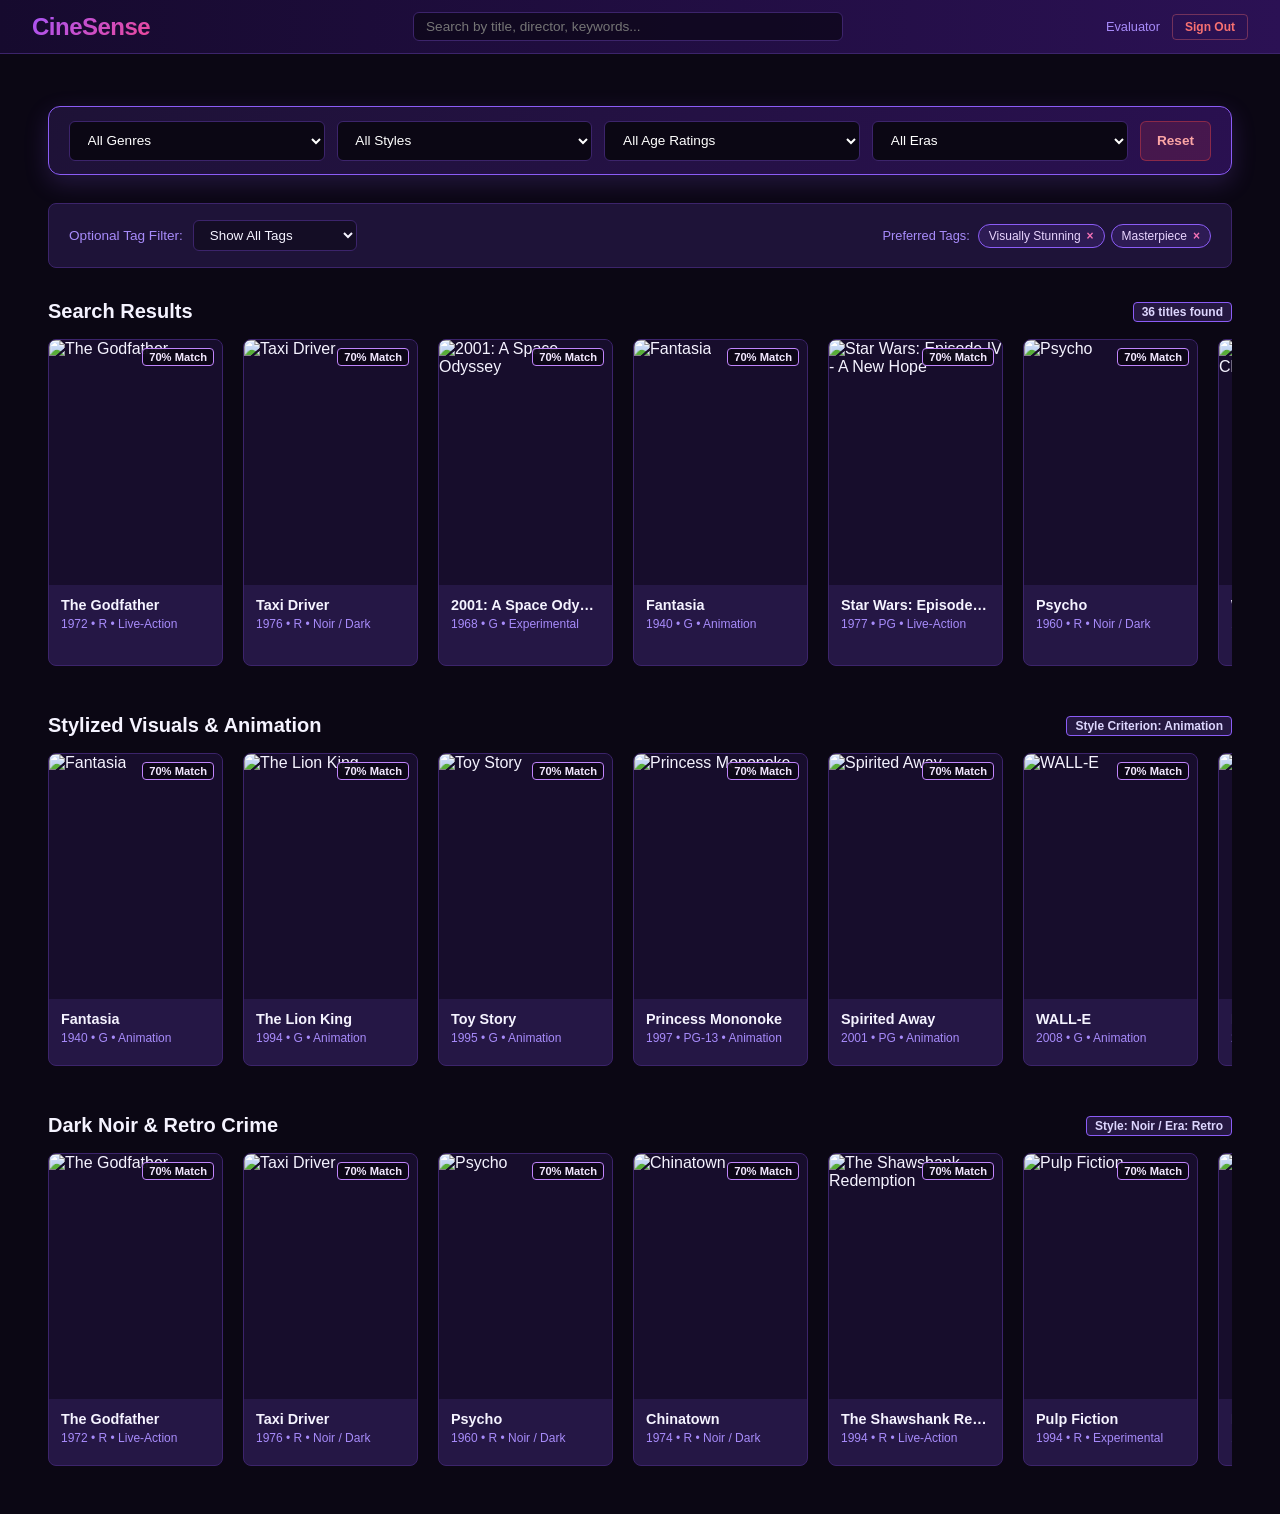
==== dashboard.html @ 1dc0f6b6 "Add files via upload" ====
<!DOCTYPE html>
<html lang="en">
<head>
  <meta charset="UTF-8">
  <title>Dashboard | CineSense</title>
  <link rel="stylesheet" href="style.css">
  <script src="movies-data.js"></script>
</head>

<body>
  <nav class="cs-nav">
    <div style="display:flex; align-items:center; gap:1.5rem;">
      <a href="index.html" class="cs-brand">CineSense</a>
    </div>
    
    <div class="cs-nav-search">
      <input type="text" id="text-search-input" placeholder="Search by title, director, keywords..." oninput="runPrimarySearch()">
    </div>

    <div style="display: flex; align-items: center; gap: 12px;">
      <span class="cs-user-pill" id="dashboard-user"></span>
      <button class="btn-signout" onclick="handleSignOut()">Sign Out</button>
    </div>
  </nav>

  <div class="dashboard-wrap">
    <div class="primary-search-panel">
      <div class="search-criteria-grid">
        <div class="criteria-selector">
          <select id="filter-genre" onchange="runPrimarySearch()">
            <option value="ALL">All Genres</option>
            <option value="Action">Action</option>
            <option value="Animation">Animation</option>
            <option value="Crime">Crime</option>
            <option value="Drama">Drama</option>
            <option value="Sci-Fi">Sci-Fi</option>
            <option value="Adventure">Adventure</option>
            <option value="Family">Family</option>
          </select>
        </div>

        <div class="criteria-selector">
          <select id="filter-style" onchange="runPrimarySearch()">
            <option value="ALL">All Styles</option>
            <option value="Live-Action">Live-Action</option>
            <option value="Animation">Animation</option>
            <option value="Noir / Dark">Noir / Dark</option>
            <option value="Experimental">Experimental</option>
          </select>
        </div>

        <div class="criteria-selector">
          <select id="filter-age" onchange="runPrimarySearch()">
            <option value="ALL">All Age Ratings</option>
            <option value="G">G</option>
            <option value="PG">PG</option>
            <option value="PG-13">PG-13</option>
            <option value="R">R</option>
          </select>
        </div>

        <div class="criteria-selector">
          <select id="filter-era" onchange="runPrimarySearch()">
            <option value="ALL">All Eras</option>
            <option value="Classic">Classic Era | &lt;1980</option>
            <option value="Retro 80s-90s">Retro Era | 1980 – 1999</option>
            <option value="2000s">Modern Era | 2000 – 2015</option>
            <option value="Contemporary">Contemporary | 2016 – Present</option>
          </select>
        </div>

        <div>
          <button class="btn-reset-filters" onclick="resetFilters()">Reset</button>
        </div>
      </div>
    </div>

    <div class="tag-control-bar">
      <div class="tag-dropdown-group">
        <label style="font-size: 0.85rem; color: var(--cs-text-muted);">Optional Tag Filter:</label>
        <select id="community-tag-select" onchange="filterByDropdownTag(this.value)">
          <option value="ALL">Show All Tags</option>
        </select>
      </div>

      <div style="display: flex; align-items: center; gap: 8px;">
        <span style="font-size: 0.8rem; color: var(--cs-text-muted);">Preferred Tags:</span>
        <div class="active-preference-chips" id="preference-chips"></div>
      </div>
    </div>

    <div class="shelf-header">
      <span id="results-heading">Search Results</span>
      <span class="shelf-tag" id="results-count-tag">Showing all titles</span>
    </div>

    <div class="movie-shelf" id="shelf-primary-results"></div>

    <div class="shelf-header">
      <span>Stylized Visuals &amp; Animation</span>
      <span class="shelf-tag">Style Criterion: Animation</span>
    </div>
    <div class="movie-shelf" id="shelf-animation"></div>

    <div class="shelf-header">
      <span>Dark Noir &amp; Retro Crime</span>
      <span class="shelf-tag">Style: Noir / Era: Retro</span>
    </div>
    <div class="movie-shelf" id="shelf-noir"></div>
  </div>

  <div class="modal-backdrop" id="movie-modal" onclick="closeMovieModal()">
    <div class="modal-window" onclick="event.stopPropagation()">
      <div class="modal-hero" id="modal-banner">
        <div class="modal-hero-tint"></div>
        <div class="modal-hero-title" id="modal-title"></div>
      </div>
      <div class="modal-content">
        <div style="display: flex; justify-content: space-between; align-items: center; margin-bottom: 0.75rem;">
          <div id="modal-meta" style="font-size: 0.85rem; color: var(--cs-text-muted);"></div>
          <div style="font-size: 1rem; color: #fde68a; font-weight: 700;" id="modal-score"></div>
        </div>

        <p style="font-size: 0.95rem; line-height: 1.6; color: #e9d5ff; margin-bottom: 1rem;" id="modal-desc"></p>

        <div class="modal-rating-container">
          <div class="modal-rating-label">
            Your Rating
            <span>Click a star to rate or update your profile score</span>
          </div>
          <div class="modal-star-group">
            <div id="modal-stars-wrapper" style="display: flex; gap: 3px;"></div>
            <div class="modal-rating-text" id="modal-rating-indicator">--</div>
          </div>
        </div>

        <h4 style="font-size: 0.85rem; text-transform: uppercase; color: var(--cs-text-muted); letter-spacing: 0.5px; margin-top: 1rem;">
          Community Tags (Click any tag to add to your Preferences)
        </h4>
        <div class="tag-badge-container" id="modal-tags-container"></div>

        <div style="margin-top: 2rem; text-align: right;">
          <button class="btn-primary" onclick="closeMovieModal()">Done</button>
        </div>
      </div>
    </div>
  </div>

  <script>
    document.getElementById('dashboard-user').textContent = localStorage.getItem('cinesense_active_user') || 'Evaluator';

    let userPreferredTags = ["visually stunning", "masterpiece"];
    let currentFilterTag = "ALL";
    let activeMovie = null;

    function handleSignOut() {
      localStorage.removeItem('cinesense_active_user');
      localStorage.removeItem('cinesense_user');
      window.location.href = 'index.html';
    }

    function runPrimarySearch() {
      const query = (document.getElementById('text-search-input').value || '').toLowerCase().trim();
      const selectedGenre = document.getElementById('filter-genre').value;
      const selectedStyle = document.getElementById('filter-style').value;
      const selectedAge = document.getElementById('filter-age').value;
      const selectedEra = document.getElementById('filter-era').value;

      const filtered = movies.filter(movie => {
        const matchText = !query || 
          movie.title.toLowerCase().includes(query) ||
          movie.desc.toLowerCase().includes(query) ||
          movie.style.toLowerCase().includes(query) ||
          movie.genres.some(g => g.toLowerCase().includes(query));

        const matchGenre = (selectedGenre === 'ALL') || movie.genres.includes(selectedGenre);
        const matchStyle = (selectedStyle === 'ALL') || (movie.style === selectedStyle);
        const matchAge   = (selectedAge === 'ALL')   || (movie.age === selectedAge);
        const matchEra   = (selectedEra === 'ALL')   || (movie.era === selectedEra);
        const matchTag   = (currentFilterTag === 'ALL') || movie.tags.includes(currentFilterTag);

        return matchText && matchGenre && matchStyle && matchAge && matchEra && matchTag;
      });

      renderPrimaryShelf(filtered);
      document.getElementById('results-count-tag').textContent = `${filtered.length} titles found`;
    }

    function resetFilters() {
      document.getElementById('text-search-input').value = '';
      document.getElementById('filter-genre').value = 'ALL';
      document.getElementById('filter-style').value = 'ALL';
      document.getElementById('filter-age').value = 'ALL';
      document.getElementById('filter-era').value = 'ALL';
      currentFilterTag = 'ALL';
      document.getElementById('community-tag-select').value = 'ALL';
      runPrimarySearch();
      renderCuratedShelves();
    }

    function initializeTagDropdown() {
      const select = document.getElementById('community-tag-select');
      const allTags = new Set();
      movies.forEach(m => m.tags.forEach(t => allTags.add(t)));
      
      allTags.forEach(tag => {
        const option = document.createElement('option');
        option.value = tag;
        option.textContent = tag;
        select.appendChild(option);
      });
    }

    function filterByDropdownTag(tag) {
      currentFilterTag = tag;
      runPrimarySearch();
      renderCuratedShelves();
    }

    function renderPreferenceChips() {
      const container = document.getElementById('preference-chips');
      container.innerHTML = '';
      if (userPreferredTags.length === 0) {
        container.innerHTML = '<span style="font-size:0.75rem; color:var(--cs-text-dim);">No tags added yet.</span>';
        return;
      }
      userPreferredTags.forEach(tag => {
        const chip = document.createElement('div');
        chip.className = 'pref-chip';
        chip.innerHTML = `${tag} <span onclick="removePreferenceTag('${tag}')">×</span>`;
        container.appendChild(chip);
      });
    }

    function addPreferenceTag(tag) {
      if (!userPreferredTags.includes(tag)) {
        userPreferredTags.push(tag);
        renderPreferenceChips();
        runPrimarySearch();
        renderCuratedShelves();
        if (activeMovie) {
          renderModalTags(activeMovie);
          document.getElementById('modal-score').textContent = `Predicted Affinity: ${computeMatchScore(activeMovie)}%`;
        }
      }
    }

    function removePreferenceTag(tag) {
      userPreferredTags = userPreferredTags.filter(t => t !== tag);
      renderPreferenceChips();
      runPrimarySearch();
      renderCuratedShelves();
      if (activeMovie) {
        renderModalTags(activeMovie);
        document.getElementById('modal-score').textContent = `Predicted Affinity: ${computeMatchScore(activeMovie)}%`;
      }
    }

    function computeMatchScore(movie) {
      let score = 70;
      if (movie.userRating > 0) score += (movie.userRating - 3) * 6;
      movie.tags.forEach(t => {
        if (userPreferredTags.includes(t)) score += 8;
      });
      return Math.min(Math.max(score, 45), 99);
    }

    function buildMovieCard(movie) {
      const card = document.createElement('div');
      card.className = 'movie-card';
      card.onclick = () => openMovieModal(movie);

      const match = computeMatchScore(movie);
      const ratingSnippet = movie.userRating > 0 ? `&bull; ★ ${movie.userRating}.0` : '';

      card.innerHTML = `
        <div class="poster-box">
          <span class="match-chip">${match}% Match</span>
          <img src="${movie.img}" alt="${movie.title}">
        </div>
        <div class="card-details">
          <div class="card-title">${movie.title}</div>
          <div class="card-sub">${movie.year} &bull; ${movie.age} &bull; ${movie.style} ${ratingSnippet}</div>
        </div>
      `;
      return card;
    }

    function renderPrimaryShelf(movieList) {
      const shelf = document.getElementById('shelf-primary-results');
      shelf.innerHTML = '';
      if (movieList.length === 0) {
        shelf.innerHTML = '<div style="padding:1.5rem; color:var(--cs-text-muted); font-size:0.9rem;">No movies found for the criteria. Try adjusting a filter.</div>';
        return;
      }
      movieList.forEach(m => shelf.appendChild(buildMovieCard(m)));
    }

    function renderCuratedShelves() {
      const animShelf = document.getElementById('shelf-animation');
      const noirShelf = document.getElementById('shelf-noir');

      animShelf.innerHTML = '';
      noirShelf.innerHTML = '';

      movies.filter(m => m.style === 'Animation').forEach(m => animShelf.appendChild(buildMovieCard(m)));
      movies.filter(m => m.style === 'Noir / Dark' || m.genres.includes('Crime')).forEach(m => noirShelf.appendChild(buildMovieCard(m)));
    }

    function renderModalStarRating(movie) {
      const wrapper = document.getElementById('modal-stars-wrapper');
      const indicator = document.getElementById('modal-rating-indicator');
      wrapper.innerHTML = '';

      indicator.textContent = movie.userRating > 0 ? `${movie.userRating}.0 ★` : 'Not Rated';

      for (let star = 1; star <= 5; star++) {
        const starEl = document.createElement('span');
        starEl.className = `modal-star ${star <= movie.userRating ? 'rated' : ''}`;
        starEl.textContent = '★';

        starEl.onmouseover = () => {
          Array.from(wrapper.children).forEach((s, idx) => {
            s.classList.toggle('hovered', idx < star);
          });
        };

        starEl.onmouseout = () => {
          Array.from(wrapper.children).forEach(s => s.classList.remove('hovered'));
        };

        starEl.onclick = () => {
          movie.userRating = (movie.userRating === star) ? 0 : star;
          renderModalStarRating(movie);
          document.getElementById('modal-score').textContent = `Predicted Affinity: ${computeMatchScore(movie)}%`;
          runPrimarySearch();
          renderCuratedShelves();
        };

        wrapper.appendChild(starEl);
      }
    }

    function openMovieModal(m) {
      activeMovie = m;
      const modal = document.getElementById('movie-modal');
      
      document.getElementById('modal-title').textContent = m.title;
      document.getElementById('modal-banner').style.backgroundImage = `url('${m.img}')`;
      document.getElementById('modal-meta').innerHTML = `
        ${m.year} (${m.era}) &bull; Rated ${m.age} &bull; <strong>Style:</strong> ${m.style} &bull; 
        <strong>Genres:</strong> ${m.genres.join(', ')}
      `;
      document.getElementById('modal-score').textContent = `Predicted Affinity: ${computeMatchScore(m)}%`;
      document.getElementById('modal-desc').textContent = m.desc;

      renderModalStarRating(m);
      renderModalTags(m);
      modal.classList.add('active');
    }

    function renderModalTags(m) {
      const tagBox = document.getElementById('modal-tags-container');
      tagBox.innerHTML = '';
      m.tags.forEach(tag => {
        const isAdded = userPreferredTags.includes(tag);
        const tagEl = document.createElement('div');
        tagEl.className = `tag-badge ${isAdded ? 'added' : ''}`;
        tagEl.innerHTML = `${tag} ${isAdded ? '✓ Added' : '+ Add to Profile'}`;
        tagEl.onclick = () => {
          if (!isAdded) addPreferenceTag(tag);
          else removePreferenceTag(tag);
        };
        tagBox.appendChild(tagEl);
      });
    }

    function closeMovieModal() {
      activeMovie = null;
      document.getElementById('movie-modal').classList.remove('active');
    }

    initializeTagDropdown();
    renderPreferenceChips();
    runPrimarySearch();
    renderCuratedShelves();
  </script>
</body>
</html>
---- style.css ----
/* ROOT VARIABLES & THEME TOKENS */

:root {
  --cs-bg-base: #0b0714;
  --cs-bg-surface: #140d25;
  --cs-bg-panel: #1e1338;
  --cs-bg-card: #251745;
  --cs-border: #3c246b;
  --cs-purple-main: #8b5cf6;
  --cs-purple-hover: #7c3aed;
  --cs-gradient-accent: linear-gradient(135deg, #a855f7 0%, #ec4899 100%);
  --cs-gradient-nav: linear-gradient(90deg, #160a2e 0%, #2b1154 100%);
  --cs-gradient-hero: linear-gradient(135deg, #1e0b47 0%, #4c1d95 50%, #831843 100%);
  --cs-text-light: #f5f3ff;
  --cs-text-muted: #a78bfa;
  --cs-text-dim: #7c6fa0;
  --star-gold: #fbbf24;
  --star-inactive: #4c3d6e;
  --tag-bg: #2d1b54;
}

/* BASE & RESET */

* {
  box-sizing: border-box;
  margin: 0;
  padding: 0;
  font-family: -apple-system, BlinkMacSystemFont, "Segoe UI", Roboto, Helvetica, Arial, sans-serif;
}

body {
  background-color: var(--cs-bg-base);
  color: var(--cs-text-light);
  min-height: 100vh;
}

/* NAVIGATION BAR */

.cs-nav {
  background: var(--cs-gradient-nav);
  height: 54px;
  display: flex;
  align-items: center;
  justify-content: space-between;
  padding: 0 2rem;
  border-bottom: 1px solid var(--cs-border);
  position: sticky;
  top: 0;
  z-index: 100;
}

.cs-brand {
  font-size: 1.5rem;
  font-weight: 800;
  letter-spacing: -0.5px;
  background: var(--cs-gradient-accent);
  background-clip: text;
  -webkit-background-clip: text;
  -webkit-text-fill-color: transparent;
  text-decoration: none;
}

.cs-nav-search {
  flex: 0.45;
  max-width: 480px;
}

.cs-nav-search input {
  width: 100%;
  background: rgba(11, 7, 20, 0.7);
  border: 1px solid var(--cs-border);
  border-radius: 6px;
  color: var(--cs-text-light);
  padding: 6px 12px;
  font-size: 0.85rem;
  outline: none;
}

.cs-nav-search input:focus {
  border-color: var(--cs-purple-main);
}

.cs-user-pill {
  font-size: 0.8rem;
  color: var(--cs-text-muted);
}

/* BUTTONS & ACTIONS */

.btn-primary {
  background: var(--cs-gradient-accent);
  color: #fff;
  border: none;
  padding: 8px 18px;
  border-radius: 6px;
  font-weight: 600;
  font-size: 0.9rem;
  cursor: pointer;
  text-decoration: none;
  display: inline-flex;
  align-items: center;
  gap: 6px;
  box-shadow: 0 4px 14px rgba(168, 85, 247, 0.35);
  transition: transform 0.15s ease;
}

.btn-primary:hover {
  transform: translateY(-1px);
}

.btn-outline {
  background: transparent;
  color: var(--cs-text-light);
  border: 1px solid var(--cs-purple-main);
  padding: 7px 15px;
  border-radius: 6px;
  font-weight: 600;
  font-size: 0.9rem;
  cursor: pointer;
  text-decoration: none;
}

.btn-signout {
  background: transparent;
  color: #f87171;
  border: 1px solid rgba(248, 113, 113, 0.35);
  padding: 4px 10px;
  border-radius: 4px;
  font-size: 0.75rem;
  font-weight: 600;
  cursor: pointer;
  transition: all 0.2s ease;
}

.btn-signout:hover {
  background: rgba(248, 113, 113, 0.15);
  border-color: #ef4444;
  color: #fca5a5;
}

.btn-reset-filters {
  background: rgba(239, 68, 68, 0.15);
  border: 1px solid rgba(239, 68, 68, 0.4);
  color: #fca5a5;
  padding: 0.65rem 1rem;
  border-radius: 6px;
  font-size: 0.85rem;
  cursor: pointer;
  font-weight: 600;
  transition: background 0.2s ease;
}

.btn-reset-filters:hover {
  background: rgba(239, 68, 68, 0.3);
}

/* HERO & EXPLAINER SECTIONS */

.cs-hero {
  background: var(--cs-gradient-hero);
  padding: 5rem 10%;
  border-bottom: 1px solid var(--cs-border);
}

.cs-hero h1 {
  font-size: 3.5rem;
  font-weight: 800;
  margin-bottom: 0.75rem;
  letter-spacing: -1px;
}

.cs-hero p {
  font-size: 1.25rem;
  color: #e9d5ff;
  max-width: 680px;
  line-height: 1.5;
  margin-bottom: 2rem;
}

.cs-hero-actions {
  display: flex;
  align-items: center;
  gap: 1.25rem;
}

.cs-explainer-section {
  padding: 4rem 10%;
  display: grid;
  grid-template-columns: 1fr 1fr;
  gap: 3rem;
  align-items: center;
}

.cs-explainer-section h2 {
  font-size: 2rem;
  color: #c084fc;
  margin-bottom: 1rem;
}

.cs-explainer-section p {
  color: #d8b4fe;
  line-height: 1.6;
}

/* FORMS & INPUT CONTROLS */

.form-panel {
  max-width: 780px;
  margin: 3rem auto;
  background: var(--cs-bg-surface);
  border: 1px solid var(--cs-border);
  border-radius: 12px;
  padding: 2.5rem;
}

.form-panel h2 {
  font-size: 2rem;
  font-weight: 700;
  margin-bottom: 1.5rem;
  color: #f3e8ff;
}

.form-grid {
  display: grid;
  grid-template-columns: 1fr 1fr;
  gap: 1.5rem;
}

.cs-field {
  display: flex;
  flex-direction: column;
  margin-bottom: 1.25rem;
}

.cs-field label {
  font-size: 0.85rem;
  color: var(--cs-text-muted);
  margin-bottom: 0.35rem;
}

.cs-field input, .cs-field select {
  background: var(--cs-bg-panel);
  border: 1px solid var(--cs-border);
  color: #fff;
  padding: 0.65rem;
  border-radius: 6px;
  outline: none;
}

.cs-field input:focus, .cs-field select:focus {
  border-color: var(--cs-purple-main);
}

/* POINT CLUSTERS & SELECTION */

.clusters-grid {
  display: grid;
  grid-template-columns: 1fr 1fr;
  gap: 1.25rem;
  margin-top: 1.5rem;
}

.cluster-card {
  background: var(--cs-bg-panel);
  border: 1px solid var(--cs-border);
  padding: 1.25rem;
  border-radius: 8px;
  display: flex;
  gap: 12px;
}

.btn-point {
  width: 32px;
  height: 32px;
  border-radius: 6px;
  background: #2a1b4e;
  border: 1px solid var(--cs-border);
  color: #fff;
  font-size: 1.1rem;
  cursor: pointer;
  display: flex;
  align-items: center;
  justify-content: center;
  font-weight: bold;
}

.btn-point.active {
  background: var(--cs-gradient-accent);
  border: none;
}

.cluster-posters {
  display: flex;
  gap: 8px;
  margin-top: 8px;
}

.mini-thumb {
  width: 52px;
  height: 74px;
  border-radius: 4px;
  background-size: cover;
  background-position: center;
}

.cluster-card {
  cursor: pointer;
  user-select: none;
  transition: all 0.25s ease;
  position: relative;
  border: 1px solid var(--cs-border);
  background: var(--cs-bg-panel);
  padding: 1.25rem;
  border-radius: 10px;
  display: flex;
  gap: 12px;
}

.cluster-card:hover {
  transform: translateY(-2px);
  border-color: rgba(168, 85, 247, 0.6);
  box-shadow: 0 4px 16px rgba(168, 85, 247, 0.15);
}

.cluster-card.picked {
  border: 1.5px solid #d946ef;
  background: linear-gradient(135deg, rgba(30, 19, 56, 0.95), rgba(76, 29, 149, 0.45));
  box-shadow: 0 0 20px rgba(217, 70, 239, 0.45), inset 0 0 12px rgba(168, 85, 247, 0.2);
  transform: translateY(-2px);
}

.selection-indicator {
  width: 24px;
  height: 24px;
  border-radius: 50%;
  border: 1px solid var(--cs-border);
  background: rgba(11, 7, 20, 0.6);
  display: flex;
  align-items: center;
  justify-content: center;
  font-size: 0.75rem;
  font-weight: bold;
  color: transparent;
  transition: all 0.2s ease;
  flex-shrink: 0;
}

.cluster-card.picked .selection-indicator {
  background: var(--cs-gradient-accent);
  border-color: #d946ef;
  color: #fff;
  box-shadow: 0 0 8px rgba(217, 70, 239, 0.8);
}

.card-actions-bar {
  display: flex;
  justify-content: space-between;
  align-items: center;
  margin-top: 2rem;
  flex-wrap: wrap;
  gap: 1rem;
}

.custom-cluster-dialog {
  background: var(--cs-bg-surface);
  border: 1px solid var(--cs-border);
  border-radius: 12px;
  padding: 2rem;
  max-width: 550px;
  width: 100%;
}

.custom-form-grid {
  display: grid;
  grid-template-columns: 1fr 1fr;
  gap: 1rem;
  margin: 1.25rem 0;
}

/* DASHBOARD & MOVIE SHELVES */

.dashboard-wrap {
  padding: 2rem 3rem;
  max-width: 1440px;
  margin: 0 auto;
}

.shelf-header {
  font-size: 1.25rem;
  font-weight: 700;
  margin: 2rem 0 1rem;
  display: flex;
  align-items: center;
  justify-content: space-between;
}

.shelf-tag {
  font-size: 0.75rem;
  background: rgba(139, 92, 246, 0.2);
  border: 1px solid var(--cs-purple-main);
  padding: 2px 8px;
  border-radius: 4px;
  color: #ddd6fe;
}

.movie-shelf {
  display: flex;
  gap: 1.25rem;
  overflow-x: auto;
  padding-bottom: 1rem;
}

.movie-card {
  min-width: 175px;
  max-width: 175px;
  background: var(--cs-bg-card);
  border: 1px solid var(--cs-border);
  border-radius: 8px;
  overflow: hidden;
  display: flex;
  flex-direction: column;
  cursor: pointer;
  transition: transform 0.2s, box-shadow 0.2s;
}

.movie-card:hover {
  transform: translateY(-4px);
  box-shadow: 0 8px 20px rgba(139, 92, 246, 0.25);
}

.poster-box {
  width: 100%;
  height: 245px;
  position: relative;
  background-color: #170d2c;
}

.poster-box img {
  width: 100%;
  height: 100%;
  object-fit: cover;
}

.match-chip {
  position: absolute;
  top: 8px;
  right: 8px;
  background: rgba(11, 7, 20, 0.85);
  backdrop-filter: blur(4px);
  border: 1px solid #c084fc;
  color: #f3e8ff;
  font-size: 0.7rem;
  font-weight: 700;
  padding: 2px 6px;
  border-radius: 4px;
}

.card-details {
  padding: 0.75rem;
  display: flex;
  flex-direction: column;
  flex: 1;
}

.card-title {
  font-size: 0.9rem;
  font-weight: 600;
  white-space: nowrap;
  overflow: hidden;
  text-overflow: ellipsis;
}

.card-sub {
  font-size: 0.75rem;
  color: var(--cs-text-muted);
  margin: 4px 0 8px;
}

/* STAR RATING CONTROLS */

.star-rating-box {
  display: flex;
  align-items: center;
  gap: 3px;
  margin-top: auto;
}

.star-btn {
  font-size: 1.1rem;
  color: var(--star-inactive);
  cursor: pointer;
  transition: color 0.15s ease, transform 0.15s ease;
  user-select: none;
}

.star-btn:hover {
  transform: scale(1.2);
}

.star-btn.rated {
  color: var(--star-gold);
}

.user-rating-val {
  font-size: 0.75rem;
  margin-left: 6px;
  color: #fde68a;
  font-weight: 600;
}

/* SEARCH & FILTER PANELS */

.primary-search-panel {
  background: linear-gradient(135deg, rgba(30, 19, 56, 0.95), rgba(43, 17, 84, 0.95));
  border: 1px solid var(--cs-purple-main);
  border-radius: 12px;
  padding: 1.25rem 1.5rem;
  margin: 1.5rem auto 2rem auto;
  box-shadow: 0 8px 24px rgba(139, 92, 246, 0.2);
}

.search-panel-title {
  display: flex;
  justify-content: space-between;
  align-items: center;
  font-size: 0.9rem;
  font-weight: 700;
  color: #e9d5ff;
  margin-bottom: 1rem;
  text-transform: uppercase;
  letter-spacing: 0.5px;
}

.search-criteria-grid {
  display: grid;
  grid-template-columns: repeat(4, 1fr) auto;
  gap: 1rem;
  align-items: flex-end;
}

.criteria-selector {
  display: flex;
  flex-direction: column;
  gap: 0.4rem;
}

.criteria-selector label {
  font-size: 0.75rem;
  font-weight: 600;
  color: var(--cs-text-muted);
  text-transform: uppercase;
}

.criteria-selector select {
  background: var(--cs-bg-base);
  border: 1px solid var(--cs-border);
  color: #fff;
  padding: 0.65rem 0.85rem;
  border-radius: 6px;
  font-size: 0.85rem;
  outline: none;
  cursor: pointer;
  transition: border-color 0.2s ease;
}

.criteria-selector select:focus {
  border-color: var(--cs-purple-main);
}

/* Minimalist single-row primary filter bar */
.primary-search-panel {
  padding: 0.85rem 1.25rem;
  margin: 1.25rem auto 1.75rem auto;
}

.search-criteria-grid {
  display: grid;
  grid-template-columns: repeat(4, 1fr) auto;
  gap: 0.75rem;
  align-items: center;
}

.criteria-selector select {
  width: 100%;
  height: 40px;
}

.btn-reset-filters {
  height: 40px;
  white-space: nowrap;
}

.btn-signout {
  background: transparent;
  color: #f87171;
  border: 1px solid rgba(248, 113, 113, 0.35);
  padding: 5px 12px;
  border-radius: 4px;
  font-size: 0.75rem;
  font-weight: 600;
  cursor: pointer;
  transition: all 0.2s ease;
}

.btn-signout:hover {
  background: rgba(248, 113, 113, 0.15);
  border-color: #ef4444;
  color: #fca5a5;
}

/* COMMUNITY TAGS & PREFERENCE CHIPS */

.tag-control-bar {
  background: var(--cs-bg-panel);
  border: 1px solid var(--cs-border);
  padding: 1rem 1.25rem;
  border-radius: 8px;
  margin-bottom: 2rem;
  display: flex;
  align-items: center;
  justify-content: space-between;
  flex-wrap: wrap;
  gap: 1rem;
}

.tag-dropdown-group {
  display: flex;
  align-items: center;
  gap: 10px;
}

.tag-dropdown-group select {
  background: var(--cs-bg-surface);
  border: 1px solid var(--cs-border);
  color: var(--cs-text-light);
  padding: 6px 12px;
  border-radius: 6px;
  outline: none;
}

.active-preference-chips {
  display: flex;
  gap: 6px;
  flex-wrap: wrap;
}

.pref-chip {
  background: var(--tag-bg);
  border: 1px solid var(--cs-purple-main);
  color: #e9d5ff;
  font-size: 0.75rem;
  padding: 4px 10px;
  border-radius: 9999px;
  display: flex;
  align-items: center;
  gap: 6px;
  text-transform: capitalize;
}

.pref-chip span {
  cursor: pointer;
  color: #f472b6;
  font-weight: bold;
}

/* MODAL VIEW & MODAL RATINGS */

.modal-backdrop {
  position: fixed;
  inset: 0;
  background: rgba(11, 7, 20, 0.85);
  backdrop-filter: blur(6px);
  display: none;
  justify-content: center;
  align-items: center;
  z-index: 500;
  padding: 1.5rem;
}

.modal-backdrop.active {
  display: flex;
}

.modal-window {
  background: var(--cs-bg-surface);
  border: 1px solid var(--cs-border);
  border-radius: 12px;
  max-width: 850px;
  width: 100%;
  max-height: 90vh;
  overflow-y: auto;
}

.modal-hero {
  height: 250px;
  background-size: cover;
  background-position: center;
  position: relative;
  display: flex;
  align-items: flex-end;
  padding: 1.5rem;
}

.modal-hero-tint {
  position: absolute;
  inset: 0;
  background: linear-gradient(0deg, var(--cs-bg-surface) 10%, transparent 100%);
}

.modal-hero-title {
  position: relative;
  z-index: 2;
  font-size: 1.8rem;
  font-weight: 800;
}

.modal-content {
  padding: 1.75rem;
}

.tag-badge-container {
  display: flex;
  flex-wrap: wrap;
  gap: 8px;
  margin-top: 1rem;
}

.tag-badge {
  background: var(--tag-bg);
  border: 1px solid var(--cs-border);
  color: #ddd6fe;
  font-size: 0.8rem;
  padding: 5px 10px;
  border-radius: 6px;
  cursor: pointer;
  transition: all 0.15s ease;
}

.tag-badge:hover {
  background: var(--cs-purple-main);
  color: #fff;
}

.tag-badge.added {
  background: var(--cs-gradient-accent);
  color: #fff;
  border: none;
}

.modal-rating-container {
  display: flex;
  align-items: center;
  justify-content: space-between;
  background: rgba(139, 92, 246, 0.12);
  border: 1px solid var(--cs-border);
  border-radius: 8px;
  padding: 0.85rem 1.25rem;
  margin: 1.25rem 0;
}

.modal-rating-label {
  font-size: 0.85rem;
  font-weight: 600;
  color: var(--cs-text-light);
  display: flex;
  flex-direction: column;
  gap: 2px;
}

.modal-rating-label span {
  font-size: 0.75rem;
  color: var(--cs-text-muted);
  font-weight: 400;
}

.modal-star-group {
  display: flex;
  align-items: center;
  gap: 4px;
}

.modal-star {
  font-size: 1.6rem;
  color: var(--star-inactive);
  cursor: pointer;
  transition: transform 0.15s ease, color 0.15s ease;
  user-select: none;
}

.modal-star:hover {
  transform: scale(1.2);
}

.modal-star.rated,
.modal-star.hovered {
  color: var(--star-gold);
}

.modal-rating-text {
  font-size: 0.85rem;
  font-weight: 700;
  color: #fde68a;
  min-width: 48px;
  text-align: right;
  margin-left: 6px;
}

/* RESPONSIVE / MEDIA QUERIES */

@media (max-width: 900px) {
  .search-criteria-grid {
    grid-template-columns: 1fr 1fr;
  }
}

@media (max-width: 800px) {
  .search-criteria-grid {
    grid-template-columns: 1fr 1fr;
  }
}
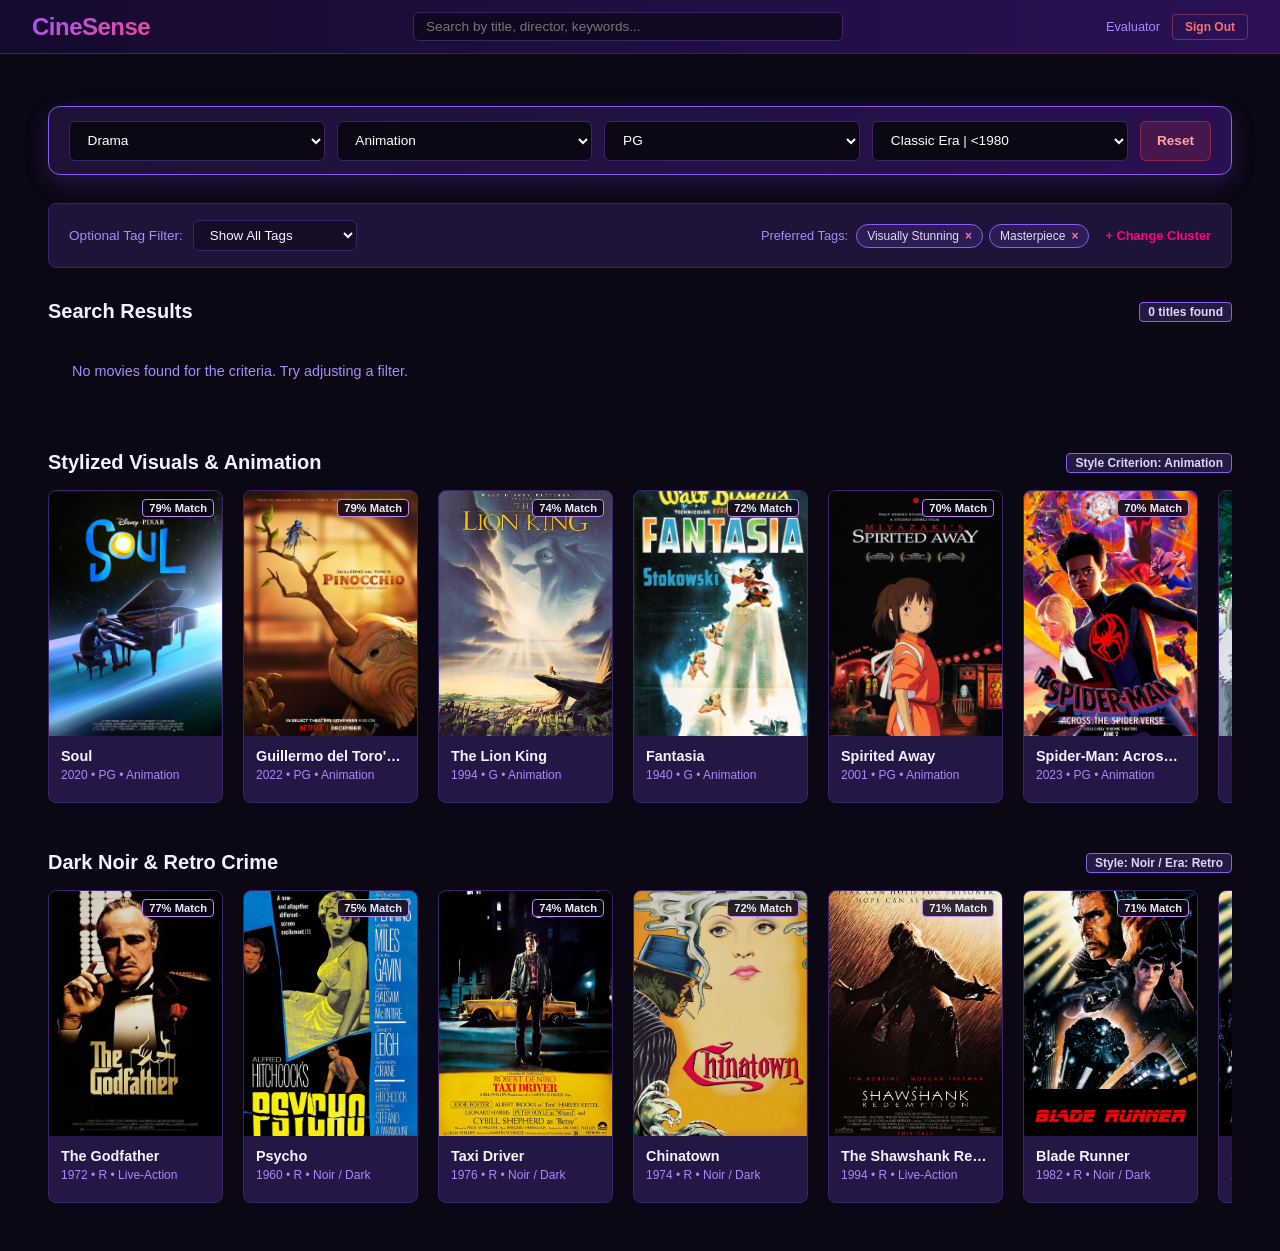
==== commit 6970015c: "Refactor dashboard.html for enhanced user experience Updated the dashboard HTML structure and improv" ====
--- a/dashboard.html
+++ b/dashboard.html
@@ -29,13 +29,19 @@
         <div class="criteria-selector">
           <select id="filter-genre" onchange="runPrimarySearch()">
             <option value="ALL">All Genres</option>
+            <option value="Drama" selected>Drama</option>
             <option value="Action">Action</option>
+            <option value="Adventure">Adventure</option>
             <option value="Animation">Animation</option>
+            <option value="Comedy">Comedy</option>
             <option value="Crime">Crime</option>
-            <option value="Drama">Drama</option>
+            <option value="Documentary">Documentary</option>
+            <option value="Family">Family</option>
+            <option value="Fantasy">Fantasy</option>
+            <option value="Mystery">Mystery</option>
+            <option value="Romance">Romance</option>
             <option value="Sci-Fi">Sci-Fi</option>
-            <option value="Adventure">Adventure</option>
-            <option value="Family">Family</option>
+            <option value="Thriller">Thriller</option>
           </select>
         </div>
 
@@ -86,6 +92,7 @@
       <div style="display: flex; align-items: center; gap: 8px;">
         <span style="font-size: 0.8rem; color: var(--cs-text-muted);">Preferred Tags:</span>
         <div class="active-preference-chips" id="preference-chips"></div>
+        <a href="preferences.html" style="font-size: 0.8rem; color: #ff0080; text-decoration: none; margin-left: 8px; font-weight: 600;">+ Change Cluster</a>
       </div>
     </div>
 
@@ -153,34 +160,114 @@
     let currentFilterTag = "ALL";
     let activeMovie = null;
 
+    const userCluster = JSON.parse(localStorage.getItem('cineSense_customCluster')) || {
+      genre: "Drama",
+      style: "Animated",
+      rating: "PG",
+      era: "Classic | Pre-1980"
+    };
+
     function handleSignOut() {
       localStorage.removeItem('cinesense_active_user');
       localStorage.removeItem('cinesense_user');
       window.location.href = 'index.html';
     }
 
+    // --- Machine Learning / Feature Vector & Cosine Similarity ---
+    const ML_GENRES = ["Action","Animation","Crime","Drama","Sci-Fi","Adventure","Family","Comedy","Fantasy","Horror","Mystery","Thriller","Documentary"];
+    const ML_STYLES = ["Live-Action","Animation","Animated","Noir / Dark","Experimental","Documentary"];
+    const ML_AGES   = ["G","PG","PG-13","R"];
+    const ML_ERAS   = ["Classic","Retro 80s-90s","2000s","Contemporary"];
+
+    function normalizeEra(era) {
+      if (!era) return "Classic";
+      if (era.includes("Pre-1980") || era === "Classic") return "Classic";
+      if (era.includes("1980") || era.includes("Retro")) return "Retro 80s-90s";
+      if (era.includes("2000") || era.includes("Modern")) return "2000s";
+      return "Contemporary";
+    }
+
+    function normalizeStyle(style) {
+      if (style === "Animated") return "Animation";
+      return style;
+    }
+
+    function createFeatureVector(item) {
+      const vec = [];
+      const itemGenres = item.genres || (item.genre ? (Array.isArray(item.genre) ? item.genre : [item.genre]) : []);
+      const itemStyle = normalizeStyle(item.style);
+      const itemAge = item.age || item.rating;
+      const itemEra = normalizeEra(item.era);
+
+      ML_GENRES.forEach(g => vec.push(itemGenres.includes(g) ? 1.5 : 0));
+      ML_STYLES.forEach(s => vec.push(itemStyle === s ? 1.2 : 0));
+      ML_AGES.forEach(a => vec.push(itemAge === a ? 1.0 : 0));
+      ML_ERAS.forEach(e => vec.push(itemEra === e ? 1.0 : 0));
+
+      return vec;
+    }
+
+    function cosineSimilarity(vecA, vecB) {
+      let dot = 0, normA = 0, normB = 0;
+      for (let i = 0; i < vecA.length; i++) {
+        dot += vecA[i] * vecB[i];
+        normA += vecA[i] * vecA[i];
+        normB += vecB[i] * vecB[i];
+      }
+      if (normA === 0 || normB === 0) return 0;
+      return dot / (Math.sqrt(normA) * Math.sqrt(normB));
+    }
+
+    const clusterVector = createFeatureVector({
+      genres: [userCluster.genre],
+      style: userCluster.style,
+      age: userCluster.rating,
+      era: userCluster.era
+    });
+
+    function computeMatchScore(movie) {
+      const movieVector = createFeatureVector(movie);
+      const sim = cosineSimilarity(clusterVector, movieVector);
+      
+      // Base score derived from ML cosine similarity (scaled between 55% and 94%)
+      let score = Math.round(55 + (sim * 39));
+
+      // Collaborative user tags and rating boosts
+      if (movie.userRating > 0) score += (movie.userRating - 3) * 3;
+      if (movie.tags) {
+        movie.tags.forEach(t => {
+          if (userPreferredTags.includes(t.toLowerCase())) score += 3;
+        });
+      }
+      return Math.min(Math.max(score, 50), 99);
+    }
+
     function runPrimarySearch() {
       const query = (document.getElementById('text-search-input').value || '').toLowerCase().trim();
       const selectedGenre = document.getElementById('filter-genre').value;
       const selectedStyle = document.getElementById('filter-style').value;
-      const selectedAge = document.getElementById('filter-age').value;
-      const selectedEra = document.getElementById('filter-era').value;
+      const selectedAge   = document.getElementById('filter-age').value;
+      const selectedEra   = document.getElementById('filter-era').value;
 
       const filtered = movies.filter(movie => {
+        const movieGenres = movie.genres || [];
         const matchText = !query || 
           movie.title.toLowerCase().includes(query) ||
           movie.desc.toLowerCase().includes(query) ||
           movie.style.toLowerCase().includes(query) ||
-          movie.genres.some(g => g.toLowerCase().includes(query));
-
-        const matchGenre = (selectedGenre === 'ALL') || movie.genres.includes(selectedGenre);
-        const matchStyle = (selectedStyle === 'ALL') || (movie.style === selectedStyle);
+          movieGenres.some(g => g.toLowerCase().includes(query));
+
+        const matchGenre = (selectedGenre === 'ALL') || movieGenres.includes(selectedGenre);
+        const matchStyle = (selectedStyle === 'ALL') || (normalizeStyle(movie.style) === normalizeStyle(selectedStyle));
         const matchAge   = (selectedAge === 'ALL')   || (movie.age === selectedAge);
         const matchEra   = (selectedEra === 'ALL')   || (movie.era === selectedEra);
-        const matchTag   = (currentFilterTag === 'ALL') || movie.tags.includes(currentFilterTag);
+        const matchTag   = (currentFilterTag === 'ALL') || (movie.tags && movie.tags.includes(currentFilterTag));
 
         return matchText && matchGenre && matchStyle && matchAge && matchEra && matchTag;
       });
+
+      // Rank by ML similarity match score
+      filtered.sort((a, b) => computeMatchScore(b) - computeMatchScore(a));
 
       renderPrimaryShelf(filtered);
       document.getElementById('results-count-tag').textContent = `${filtered.length} titles found`;
@@ -201,7 +288,9 @@
     function initializeTagDropdown() {
       const select = document.getElementById('community-tag-select');
       const allTags = new Set();
-      movies.forEach(m => m.tags.forEach(t => allTags.add(t)));
+      movies.forEach(m => {
+        if (m.tags) m.tags.forEach(t => allTags.add(t));
+      });
       
       allTags.forEach(tag => {
         const option = document.createElement('option');
@@ -233,8 +322,9 @@
     }
 
     function addPreferenceTag(tag) {
-      if (!userPreferredTags.includes(tag)) {
-        userPreferredTags.push(tag);
+      const lower = tag.toLowerCase();
+      if (!userPreferredTags.includes(lower)) {
+        userPreferredTags.push(lower);
         renderPreferenceChips();
         runPrimarySearch();
         renderCuratedShelves();
@@ -246,7 +336,8 @@
     }
 
     function removePreferenceTag(tag) {
-      userPreferredTags = userPreferredTags.filter(t => t !== tag);
+      const lower = tag.toLowerCase();
+      userPreferredTags = userPreferredTags.filter(t => t !== lower);
       renderPreferenceChips();
       runPrimarySearch();
       renderCuratedShelves();
@@ -256,15 +347,6 @@
       }
     }
 
-    function computeMatchScore(movie) {
-      let score = 70;
-      if (movie.userRating > 0) score += (movie.userRating - 3) * 6;
-      movie.tags.forEach(t => {
-        if (userPreferredTags.includes(t)) score += 8;
-      });
-      return Math.min(Math.max(score, 45), 99);
-    }
-
     function buildMovieCard(movie) {
       const card = document.createElement('div');
       card.className = 'movie-card';
@@ -276,7 +358,7 @@
       card.innerHTML = `
         <div class="poster-box">
           <span class="match-chip">${match}% Match</span>
-          <img src="${movie.img}" alt="${movie.title}">
+          <img src="${movie.img}" alt="${movie.title}" onerror="this.src='images/parasite.jpg'">
         </div>
         <div class="card-details">
           <div class="card-title">${movie.title}</div>
@@ -303,8 +385,13 @@
       animShelf.innerHTML = '';
       noirShelf.innerHTML = '';
 
-      movies.filter(m => m.style === 'Animation').forEach(m => animShelf.appendChild(buildMovieCard(m)));
-      movies.filter(m => m.style === 'Noir / Dark' || m.genres.includes('Crime')).forEach(m => noirShelf.appendChild(buildMovieCard(m)));
+      const animList = movies.filter(m => normalizeStyle(m.style) === 'Animation');
+      animList.sort((a, b) => computeMatchScore(b) - computeMatchScore(a));
+      animList.forEach(m => animShelf.appendChild(buildMovieCard(m)));
+
+      const noirList = movies.filter(m => m.style === 'Noir / Dark' || (m.genres && m.genres.includes('Crime')));
+      noirList.sort((a, b) => computeMatchScore(b) - computeMatchScore(a));
+      noirList.forEach(m => noirShelf.appendChild(buildMovieCard(m)));
     }
 
     function renderModalStarRating(movie) {
@@ -349,7 +436,7 @@
       document.getElementById('modal-banner').style.backgroundImage = `url('${m.img}')`;
       document.getElementById('modal-meta').innerHTML = `
         ${m.year} (${m.era}) &bull; Rated ${m.age} &bull; <strong>Style:</strong> ${m.style} &bull; 
-        <strong>Genres:</strong> ${m.genres.join(', ')}
+        <strong>Genres:</strong> ${(m.genres || []).join(', ')}
       `;
       document.getElementById('modal-score').textContent = `Predicted Affinity: ${computeMatchScore(m)}%`;
       document.getElementById('modal-desc').textContent = m.desc;
@@ -362,8 +449,9 @@
     function renderModalTags(m) {
       const tagBox = document.getElementById('modal-tags-container');
       tagBox.innerHTML = '';
+      if (!m.tags) return;
       m.tags.forEach(tag => {
-        const isAdded = userPreferredTags.includes(tag);
+        const isAdded = userPreferredTags.includes(tag.toLowerCase());
         const tagEl = document.createElement('div');
         tagEl.className = `tag-badge ${isAdded ? 'added' : ''}`;
         tagEl.innerHTML = `${tag} ${isAdded ? '✓ Added' : '+ Add to Profile'}`;
@@ -380,10 +468,17 @@
       document.getElementById('movie-modal').classList.remove('active');
     }
 
+    if (userCluster) {
+      if (userCluster.genre) document.getElementById('filter-genre').value = userCluster.genre;
+      if (userCluster.style) document.getElementById('filter-style').value = normalizeStyle(userCluster.style);
+      if (userCluster.rating) document.getElementById('filter-age').value = userCluster.rating;
+      if (userCluster.era) document.getElementById('filter-era').value = normalizeEra(userCluster.era);
+    }
+
     initializeTagDropdown();
     renderPreferenceChips();
     runPrimarySearch();
     renderCuratedShelves();
   </script>
 </body>
-</html>+</html>
